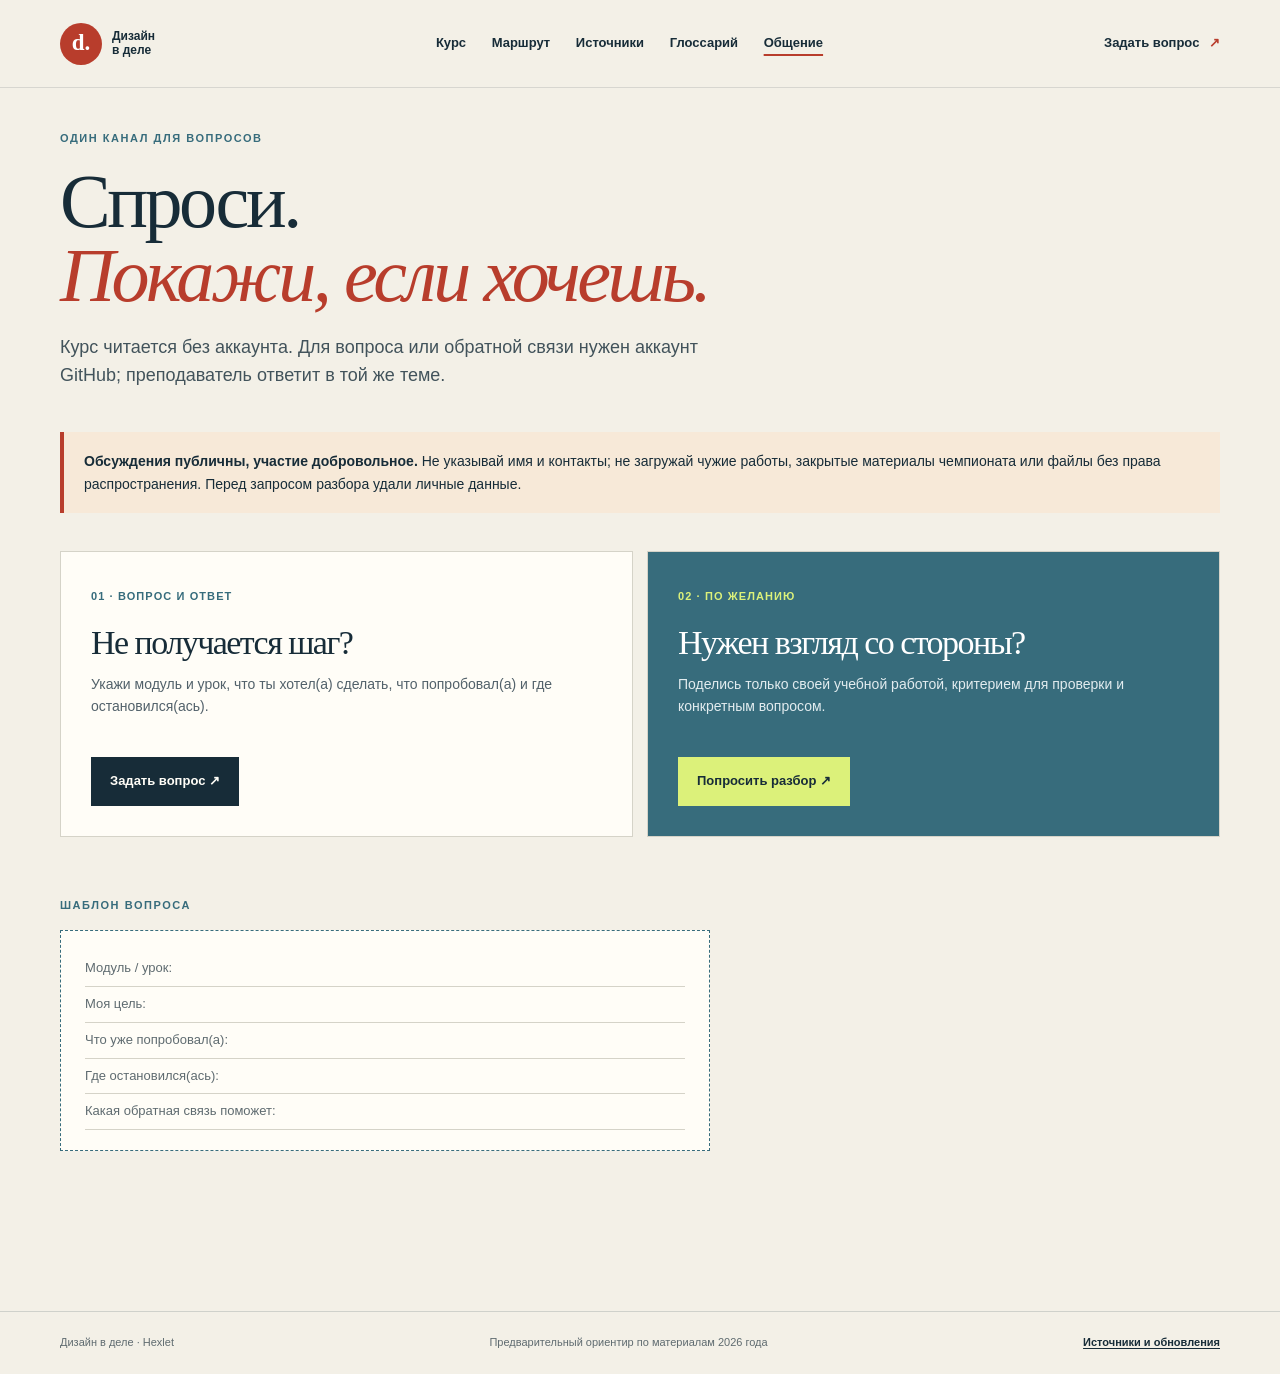
==== community.html @ becfefe1 "feat: publish reviewed WorldSkills graphic design learning resource" ====
<!doctype html><html lang="ru"><head><meta charset="utf-8"><meta name="viewport" content="width=device-width, initial-scale=1"><meta name="description" content="Интерактивный курс подготовки к WorldSkills Graphic Design Technology."><title>Общение и обратная связь — Дизайн в деле</title><link rel="stylesheet" href="assets/css/site.css"><script type="module" src="assets/js/site.js"></script></head><body data-page="community"><a class="skip-link" href="#main">Перейти к содержанию</a><header class="site-header"><a class="brand" href="index.html"><span class="brand-mark" aria-hidden="true">d.</span><span>Дизайн<br>в деле</span></a><nav class="site-nav" aria-label="Основная навигация"><a href="index.html">Курс</a><a href="timeline.html">Маршрут</a><a href="sources.html">Источники</a><a href="glossary.html">Глоссарий</a><a href="community.html" aria-current="page">Общение</a></nav><a class="header-link" href="community.html">Задать вопрос <span aria-hidden="true">↗</span></a></header><main id="main" class="container page-main"><div class="page-intro"><p class="eyebrow">Один канал для вопросов</p><h1>Спроси.<br><em>Покажи, если хочешь.</em></h1><p>Курс читается без аккаунта. Для вопроса или обратной связи нужен аккаунт GitHub; преподаватель ответит в той же теме.</p></div><aside class="notice notice-warning"><strong>Обсуждения публичны, участие добровольное.</strong> Не указывай имя и контакты; не загружай чужие работы, закрытые материалы чемпионата или файлы без права распространения. Перед запросом разбора удали личные данные.</aside><section class="community-cards"><article class="community-card"><span class="card-kicker">01 · Вопрос и ответ</span><h2>Не получается шаг?</h2><p>Укажи модуль и урок, что ты хотел(а) сделать, что попробовал(а) и где остановился(ась).</p><a class="button button-dark" href="https://github.com/vansmithph-dotcom/worldskills-graphic-design-2027/discussions/categories/52738597">Задать вопрос ↗</a></article><article class="community-card community-card-accent"><span class="card-kicker">02 · По желанию</span><h2>Нужен взгляд со стороны?</h2><p>Поделись только своей учебной работой, критерием для проверки и конкретным вопросом.</p><a class="button button-light" href="https://github.com/vansmithph-dotcom/worldskills-graphic-design-2027/discussions/categories/52738599">Попросить разбор ↗</a></article></section><section class="section compact-section"><p class="eyebrow">Шаблон вопроса</p><div class="question-template"><p>Модуль / урок:</p><p>Моя цель:</p><p>Что уже попробовал(а):</p><p>Где остановился(ась):</p><p>Какая обратная связь поможет:</p></div></section></main><footer class="site-footer"><div class="container footer-inner"><span>Дизайн в деле · Hexlet</span><span>Предварительный ориентир по материалам 2026 года</span><a href="sources.html">Источники и обновления</a></div></footer></body></html>
---- assets/css/site.css ----
:root{--ink:#172c38;--paper:#f3f0e7;--white:#fffdf7;--muted:#5f6b70;--line:#d5d3c8;--accent:#b83d2c;--lime:#dcf17a;--blue:#376c7c;--serif:Georgia,"Times New Roman",serif;--sans:Inter,"Segoe UI",Arial,sans-serif;--shadow:0 18px 50px rgba(23,44,56,.09)}*{box-sizing:border-box}html{scroll-behavior:smooth}body{margin:0;background:var(--paper);color:var(--ink);font-family:var(--sans);font-size:16px;line-height:1.6}a{color:inherit;text-underline-offset:.18em}a:hover{color:var(--accent)}button,input,select{font:inherit}.container{width:min(1160px,calc(100% - 48px));margin-inline:auto}.skip-link{position:absolute;left:16px;top:-70px;z-index:20;padding:12px 18px;background:var(--lime);color:var(--ink)}.skip-link:focus{top:16px}.site-header{min-height:88px;padding:16px max(24px,calc((100vw - 1160px)/2));display:flex;align-items:center;justify-content:space-between;gap:26px;border-bottom:1px solid rgba(23,44,56,.13)}.brand{display:flex;align-items:center;gap:10px;text-decoration:none;font-size:12px;font-weight:800;line-height:1.15}.brand-mark{display:grid;place-items:center;width:42px;height:42px;border-radius:50%;background:var(--accent);color:white;font-family:var(--serif);font-size:23px}.site-nav{display:flex;align-items:center;gap:clamp(14px,2vw,30px)}.site-nav a,.header-link{font-size:13px;font-weight:650;text-decoration:none}.site-nav a[aria-current=page]{text-decoration:underline;text-decoration-color:var(--accent);text-decoration-thickness:2px;text-underline-offset:7px}.header-link{border:0;background:none;white-space:nowrap}.header-link span{color:var(--accent);margin-left:6px}.hero{min-height:560px;padding-block:62px 70px;display:grid;grid-template-columns:1fr 1fr;align-items:center;gap:40px}.hero-copy{max-width:590px}.eyebrow{margin:0 0 16px;font-size:11px;font-weight:800;letter-spacing:.14em;text-transform:uppercase;color:var(--blue)}.dot{display:inline-block;width:8px;height:8px;border-radius:50%;margin-right:8px;background:var(--accent)}h1,h2{font-family:var(--serif);font-weight:500;letter-spacing:-.045em;line-height:.98}h1{font-size:clamp(44px,6.1vw,76px);margin:0 0 24px}h1 em,h2 em{color:var(--accent);font-weight:400}.hero-lede{max-width:520px;margin:0 0 28px;color:#3a4d56;font-size:18px}.hero-actions{display:flex;align-items:center;gap:25px;flex-wrap:wrap}.button{display:inline-flex;align-items:center;justify-content:center;gap:18px;padding:13px 18px;border:1px solid transparent;font-weight:750;font-size:13px;text-decoration:none;transition:transform .16s ease}.button-light{background:var(--lime);color:var(--ink)}.button-dark{background:var(--ink);color:var(--white)}.button:hover{transform:translateY(-1px);color:var(--ink);border-color:var(--ink)}.text-link{font-size:13px;font-weight:750;text-decoration:none}.hero-note{margin:34px 0 0;font-size:12px;color:var(--muted)}.hero-note strong{color:var(--ink)}.hero-art{position:relative;min-height:420px;overflow:hidden;background-color:#e6e2d7;background-image:linear-gradient(rgba(23,44,56,.08) 1px,transparent 1px),linear-gradient(90deg,rgba(23,44,56,.08) 1px,transparent 1px);background-size:44px 44px}.art-word{position:absolute;top:24px;left:30px;font:700 clamp(40px,5vw,58px) var(--serif);letter-spacing:-.06em}.art-side{position:absolute;right:18px;top:125px;writing-mode:vertical-rl;font-size:14px;letter-spacing:.11em}.art-card{position:absolute;left:12%;top:34%;width:41%;height:43%;padding:20px;background:var(--lime);box-shadow:var(--shadow);transform:rotate(-6deg);z-index:2;font-size:14px}.art-card b{display:block;margin-top:55px;font:clamp(27px,3vw,41px)/.98 var(--serif)}.art-disc{position:absolute;width:165px;height:165px;right:15%;top:31%;border-radius:50%;background:var(--accent);mix-blend-mode:multiply}.art-caption{position:absolute;bottom:14px;left:18px;font-size:8px;font-weight:800;letter-spacing:.12em}.provisional-strip{background:var(--lime)}.strip-inner{display:flex;align-items:center;gap:18px;min-height:82px}.strip-inner>span{display:grid;place-items:center;flex:0 0 34px;width:34px;height:34px;border:1px solid var(--ink);border-radius:50%}.strip-inner p{margin:0;flex:1;font-size:13px}.strip-inner a{font-size:12px;font-weight:800;white-space:nowrap}.section{padding-block:96px}.section-heading{display:grid;grid-template-columns:1fr .7fr;align-items:end;gap:50px;margin-bottom:38px}.section-heading h2,.feature-band h2,.next-step h2{font-size:clamp(38px,5vw,60px);margin:0}.section-intro{max-width:440px;margin:0 0 5px;color:var(--muted)}.module-grid{display:grid;grid-template-columns:repeat(3,1fr);gap:14px}.module-card{position:relative;min-height:215px;padding:22px;background:var(--white);border:1px solid rgba(23,44,56,.1);text-decoration:none;transition:transform .16s ease,box-shadow .16s ease}.module-card:hover{transform:translateY(-3px);box-shadow:var(--shadow);color:var(--ink)}.module-card-top{display:flex;justify-content:space-between;margin-bottom:30px}.module-index{font:17px var(--serif);color:var(--accent)}.module-hours{font-size:11px;font-weight:750;color:var(--muted)}.module-card-title{display:block;max-width:270px;margin-bottom:9px;font:24px/1.05 var(--serif)}.module-card-summary{display:block;color:var(--muted);font-size:13px;line-height:1.45}.module-card-arrow{position:absolute;right:19px;bottom:18px;color:var(--accent);font-size:19px}.dark-section{background:var(--ink);color:var(--white)}.dark-section .eyebrow,.dark-section h2 em{color:var(--lime)}.feature-band{display:grid;grid-template-columns:.85fr 1.15fr;gap:100px}.dark-section .eyebrow{color:var(--lime)}.dark-section h2 em{color:var(--lime)}.learning-steps{display:grid}.learning-steps article{display:grid;grid-template-columns:42px 1fr;column-gap:18px;padding:18px 0;border-top:1px solid rgba(255,255,255,.25)}.learning-steps article>span{grid-row:span 2;color:var(--lime);font:18px var(--serif)}.learning-steps h3{margin:0 0 5px;font-size:17px}.learning-steps p{margin:0;color:#c3ccd0;font-size:13px}.next-step{display:flex;justify-content:space-between;align-items:center;gap:40px}.next-step p:last-child{max-width:520px;margin:16px 0 0;color:var(--muted)}.site-footer{border-top:1px solid rgba(23,44,56,.16);padding:22px 0;color:var(--muted);font-size:11px}.footer-inner{display:flex;justify-content:space-between;align-items:center;gap:20px}.footer-inner a{color:var(--ink);font-weight:700}.page-main{min-height:70vh;padding-block:42px 100px}.breadcrumbs{display:flex;gap:10px;margin-bottom:35px;font-size:12px;color:var(--muted)}.breadcrumbs a{text-decoration:none;color:var(--ink)}.module-content>h1{max-width:850px;font-size:clamp(42px,6vw,72px)}.module-description{max-width:760px;font-size:19px;color:#3a4d56}.skill-chips{display:flex;flex-wrap:wrap;gap:8px;padding:0;list-style:none}.skill-chips li{padding:6px 10px;border:1px solid var(--line);border-radius:40px;font-size:11px}.lesson-list{display:grid;gap:20px;margin-top:46px}.lesson-card{padding:clamp(20px,4vw,42px);background:var(--white);border:1px solid var(--line)}.lesson-heading{padding-bottom:17px;border-bottom:1px solid var(--line)}.card-kicker{font-size:11px;font-weight:800;letter-spacing:.1em;text-transform:uppercase;color:var(--blue)}.lesson-heading h2{margin:10px 0 0;font-size:clamp(27px,4vw,38px)}.lesson-part{max-width:790px;margin-top:25px}.lesson-part h4{margin-bottom:7px;font-size:13px}.lesson-part p,.lesson-part li{font-size:14px;color:#42535b}.lesson-part ul{padding-left:20px}.worked-example{display:grid;grid-template-columns:minmax(180px,.55fr) 1fr;gap:5px 25px}.worked-example h4{grid-column:1/-1}.worked-example img{grid-row:span 2;width:100%;height:auto;border:1px solid var(--line)}.page-intro{max-width:730px;margin-bottom:42px}.page-intro h1{font-size:clamp(44px,6.5vw,76px);margin-bottom:20px}.page-intro>p:last-child{max-width:650px;margin-bottom:0;color:#42535b;font-size:18px}.notice{margin:24px 0;padding:18px 20px;border-left:4px solid var(--blue);background:#e6ebdf;font-size:14px}.notice-warning{border-color:var(--accent);background:#f7e9d8}.source-list{display:grid;gap:36px;margin-top:48px}.source-group h2{font-size:30px;margin-bottom:14px}.source-card{display:grid;gap:8px;margin:10px 0;padding:18px 20px;background:var(--white);border:1px solid var(--line)}.source-head{display:flex;justify-content:space-between;gap:20px}.source-head h3{margin:0;font:21px/1.2 var(--serif)}.source-card p{max-width:850px;margin:0;font-size:13px}.source-meta{color:var(--muted)}.status-badge{padding:4px 8px;border-radius:30px;background:#e6ebdf;font-size:10px;font-weight:800}.status-check .status-badge{background:#f7e9d8;color:#762f1f}.status-replaced .status-badge{background:#e9e7e0;color:#666}.source-card>a{font-size:12px;font-weight:750}.glossary-list{display:grid;grid-template-columns:repeat(2,1fr);gap:10px;margin-top:30px}.glossary-entry{padding:20px;background:var(--white);border:1px solid var(--line)}.glossary-entry h2{margin:0 0 3px;font-size:23px}.glossary-entry p{margin:0;font-size:13px;color:#42535b}.glossary-entry .translation{margin-bottom:9px;color:var(--accent);font-weight:750}.search-label{display:grid;gap:8px;max-width:540px;font-size:12px;font-weight:800}.search-label input,.search-label select{width:100%;min-height:46px;padding:10px 13px;border:1px solid var(--line);background:var(--white);color:var(--ink)}.community-cards{display:grid;grid-template-columns:repeat(2,1fr);gap:14px;margin-top:38px}.community-card{padding:30px;background:var(--white);border:1px solid var(--line)}.community-card-accent{background:var(--blue);color:white}.community-card-accent .card-kicker{color:var(--lime)}.community-card h2{font-size:34px;margin:18px 0 12px}.community-card p{min-height:70px;font-size:14px;color:#52616a}.community-card-accent p{color:#e2ecef}.compact-section{padding-block:60px}.question-template{max-width:650px;padding:20px 24px;background:var(--white);border:1px dashed var(--blue)}.question-template p{margin:0;padding:7px 0;border-bottom:1px solid var(--line);font-size:13px;color:var(--muted)}.timeline-summary{display:grid;grid-template-columns:repeat(3,1fr);gap:1px;margin:38px 0 26px;background:var(--line);border:1px solid var(--line)}.timeline-summary div{display:flex;flex-direction:column;padding:20px;background:var(--white)}.timeline-summary strong{font:36px/1 var(--serif)}.timeline-summary span{font-size:11px;color:var(--muted)}.timeline-list{border-top:1px solid var(--line)}.timeline-card{display:grid;grid-template-columns:50px 1fr minmax(150px,.36fr);gap:18px;padding:30px 0;border-bottom:1px solid var(--line)}.timeline-number{color:var(--accent);font:21px var(--serif)}.timeline-body .eyebrow{margin-bottom:8px}.timeline-body h2{font:720 20px/1.3 var(--sans);letter-spacing:-.02em;margin-bottom:12px}.checkpoint{color:var(--muted);font-size:13px}.checkpoint strong{color:var(--ink)}.timeline-hours{display:flex;flex-direction:column;align-items:flex-end;text-align:right}.timeline-hours strong{font:26px var(--serif)}.timeline-hours span{font-size:11px;color:var(--muted)}.adaptation-panel{margin-top:65px;padding:clamp(22px,4vw,42px);background:var(--ink);color:var(--white)}.adaptation-panel>.eyebrow{color:var(--lime)}.adaptation-panel h2{font-size:clamp(34px,5vw,52px)}.adaptation-panel>p:not(.eyebrow){max-width:750px;color:#c3ccd0}.adaptation-step{display:grid;grid-template-columns:180px 1fr;gap:18px;border-top:1px solid rgba(255,255,255,.2);padding:16px 0}.adaptation-step h3{margin:0;color:var(--lime);font-size:14px}.adaptation-step p{margin:0;font-size:13px;color:#d2dade}.print-brief{margin-top:24px;padding:20px 0;border-top:1px solid var(--line);break-inside:avoid}.print-brief h3{font:24px var(--serif)}.print-only{display:none}.focus-visible:focus,a:focus-visible,button:focus-visible,input:focus-visible,select:focus-visible{outline:3px solid var(--accent);outline-offset:3px}
@media(max-width:850px){.site-header{flex-wrap:wrap;padding:14px 24px}.site-nav{order:3;width:100%;overflow-x:auto;padding:8px 0 2px}.site-nav a{white-space:nowrap}.hero{grid-template-columns:1fr;padding-block:48px;gap:36px}.hero-art{min-height:360px}.section-heading{grid-template-columns:1fr;gap:20px}.feature-band{grid-template-columns:1fr;gap:42px}.module-grid{grid-template-columns:repeat(2,1fr)}.timeline-card{grid-template-columns:42px 1fr}.timeline-hours{grid-column:2;align-items:flex-start;text-align:left}}
@media(max-width:560px){.container{width:calc(100% - 32px)}.site-header{padding-inline:16px;gap:14px}.brand{font-size:10px}.brand-mark{width:36px;height:36px}.header-link{font-size:11px}.site-nav{gap:19px}.site-nav a{font-size:12px}.hero{min-height:0;padding-block:42px}.hero-lede{font-size:16px}.hero-art{min-height:300px}.art-card{left:8%;width:48%;height:44%;padding:14px}.art-card b{margin-top:34px}.art-disc{width:125px;height:125px;right:8%}.strip-inner{padding-block:15px;align-items:flex-start}.strip-inner p{font-size:12px}.strip-inner a{display:none}.section{padding-block:68px}.module-grid,.glossary-list,.community-cards{grid-template-columns:1fr}.module-card{min-height:180px}.module-card-top{margin-bottom:18px}.next-step{align-items:flex-start;flex-direction:column}.page-main{padding-top:28px}.page-intro>p:last-child{font-size:16px}.community-card p{min-height:0;margin-bottom:24px}.timeline-summary{grid-template-columns:1fr}.timeline-summary div{padding:14px 18px}.timeline-summary strong{font-size:28px}.timeline-card{grid-template-columns:30px 1fr;gap:10px;padding:22px 0}.timeline-body h2{font-size:17px}.adaptation-step{grid-template-columns:1fr;gap:5px}.worked-example{grid-template-columns:1fr}.worked-example img{grid-row:auto;max-width:480px}.footer-inner{display:grid;grid-template-columns:1fr 1fr;gap:10px}.footer-inner a{grid-column:1/-1}.source-head{display:block}.status-badge{display:inline-block;margin-top:8px}}
@media print{body{background:white;color:#111;font-size:11pt}.site-header,.site-footer,.skip-link,.search-label,.button{display:none!important}.container,.page-main{width:100%;max-width:none;padding:0;margin:0}.page-intro{margin:0 0 20px}.page-intro h1{font-size:30pt}.notice{border:1px solid #999;background:white;padding:10px}.print-only{display:block;margin-top:25px;border-top:1px solid #777;padding-top:10px;font-size:9pt}}
@media(prefers-reduced-motion:reduce){html{scroll-behavior:auto}*,*::before,*::after{transition-duration:.01ms!important;animation-duration:.01ms!important}}
.quiz-block{margin-top:28px;border-top:1px solid var(--line);padding-top:17px}.quiz-block summary{font-weight:800;cursor:pointer}.quiz-question{max-width:760px;padding:18px 0;border-bottom:1px solid var(--line)}.quiz-question fieldset{border:0;padding:0;margin:0}.quiz-question legend{margin-bottom:12px;font-weight:700}.quiz-option{display:flex;align-items:flex-start;gap:10px;padding:8px 10px;margin:5px 0;background:var(--paper);font-size:13px;cursor:pointer}.quiz-option input{margin-top:4px;accent-color:var(--blue)}.quiz-check{margin-top:10px;cursor:pointer}.quiz-feedback{min-height:1.6em;margin:10px 0 0;font-size:13px;color:var(--blue)}

.course-time-note{max-width:760px;margin:16px 0 22px;padding:12px 16px;border-left:4px solid var(--blue);background:#e6ebdf;font-size:13px;color:var(--ink)}
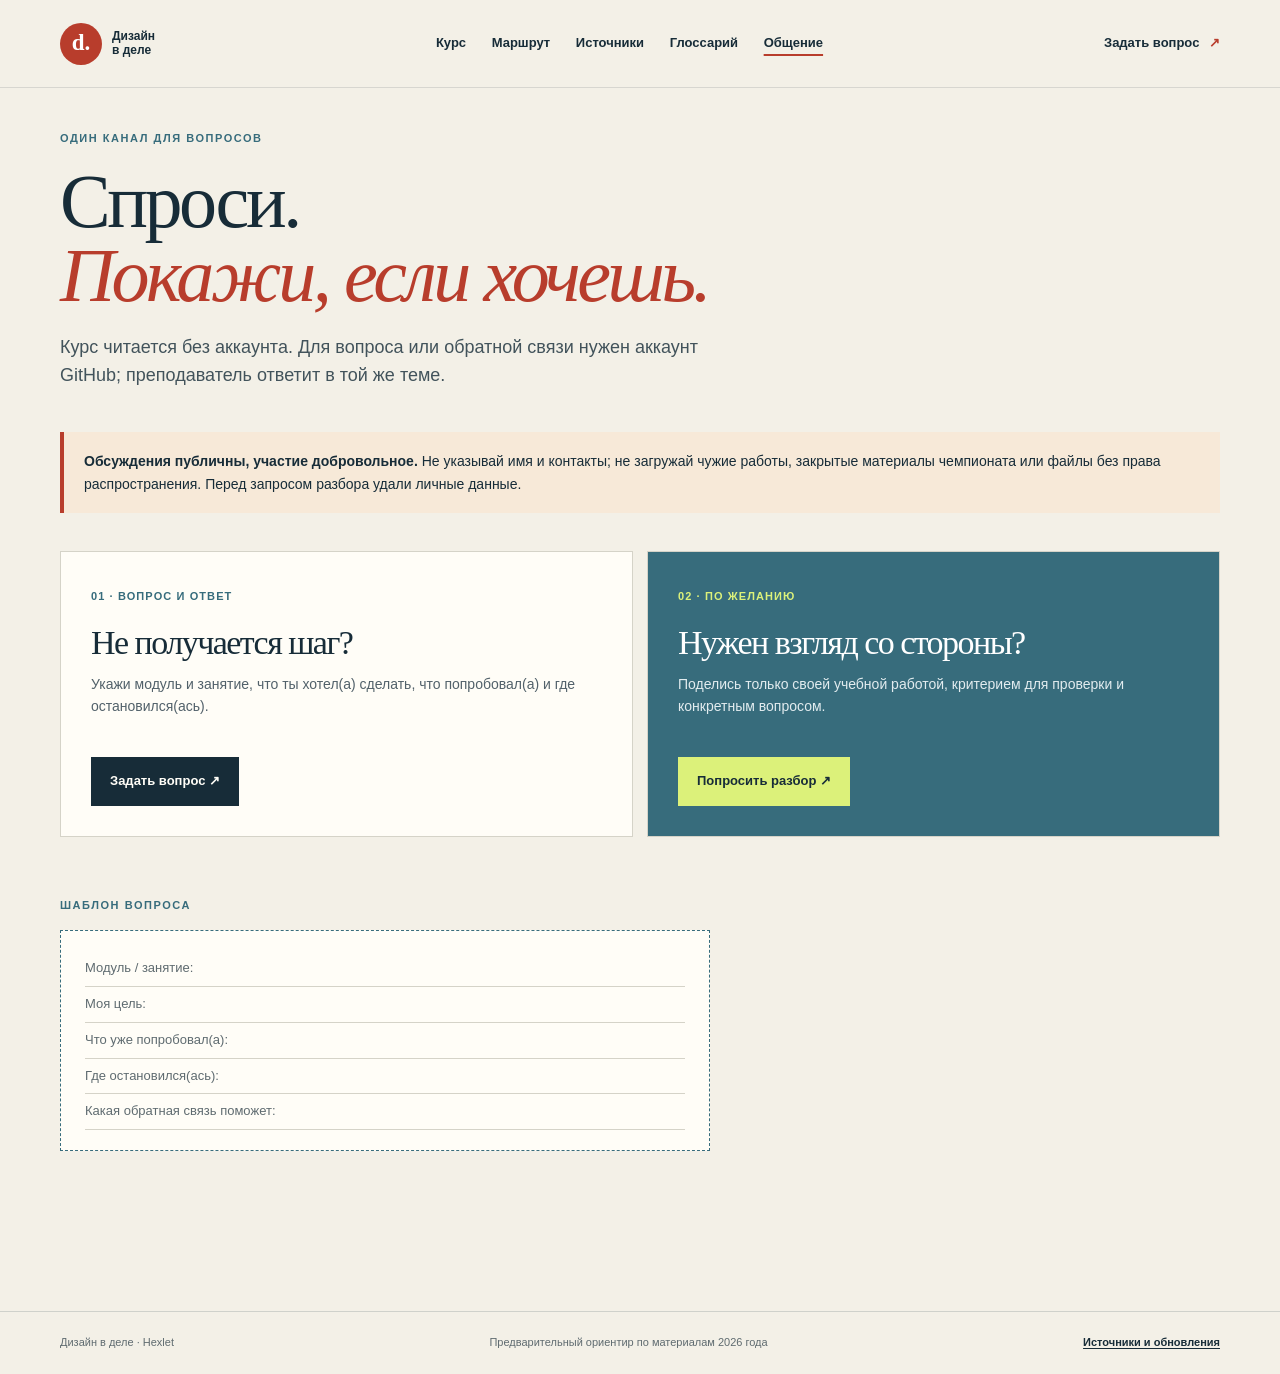
==== commit 45199722: "feat: build illustrated design training resource" ====
--- a/community.html
+++ b/community.html
@@ -1 +1 @@
-<!doctype html><html lang="ru"><head><meta charset="utf-8"><meta name="viewport" content="width=device-width, initial-scale=1"><meta name="description" content="Интерактивный курс подготовки к WorldSkills Graphic Design Technology."><title>Общение и обратная связь — Дизайн в деле</title><link rel="stylesheet" href="assets/css/site.css"><script type="module" src="assets/js/site.js"></script></head><body data-page="community"><a class="skip-link" href="#main">Перейти к содержанию</a><header class="site-header"><a class="brand" href="index.html"><span class="brand-mark" aria-hidden="true">d.</span><span>Дизайн<br>в деле</span></a><nav class="site-nav" aria-label="Основная навигация"><a href="index.html">Курс</a><a href="timeline.html">Маршрут</a><a href="sources.html">Источники</a><a href="glossary.html">Глоссарий</a><a href="community.html" aria-current="page">Общение</a></nav><a class="header-link" href="community.html">Задать вопрос <span aria-hidden="true">↗</span></a></header><main id="main" class="container page-main"><div class="page-intro"><p class="eyebrow">Один канал для вопросов</p><h1>Спроси.<br><em>Покажи, если хочешь.</em></h1><p>Курс читается без аккаунта. Для вопроса или обратной связи нужен аккаунт GitHub; преподаватель ответит в той же теме.</p></div><aside class="notice notice-warning"><strong>Обсуждения публичны, участие добровольное.</strong> Не указывай имя и контакты; не загружай чужие работы, закрытые материалы чемпионата или файлы без права распространения. Перед запросом разбора удали личные данные.</aside><section class="community-cards"><article class="community-card"><span class="card-kicker">01 · Вопрос и ответ</span><h2>Не получается шаг?</h2><p>Укажи модуль и урок, что ты хотел(а) сделать, что попробовал(а) и где остановился(ась).</p><a class="button button-dark" href="https://github.com/vansmithph-dotcom/worldskills-graphic-design-2027/discussions/categories/52738597">Задать вопрос ↗</a></article><article class="community-card community-card-accent"><span class="card-kicker">02 · По желанию</span><h2>Нужен взгляд со стороны?</h2><p>Поделись только своей учебной работой, критерием для проверки и конкретным вопросом.</p><a class="button button-light" href="https://github.com/vansmithph-dotcom/worldskills-graphic-design-2027/discussions/categories/52738599">Попросить разбор ↗</a></article></section><section class="section compact-section"><p class="eyebrow">Шаблон вопроса</p><div class="question-template"><p>Модуль / урок:</p><p>Моя цель:</p><p>Что уже попробовал(а):</p><p>Где остановился(ась):</p><p>Какая обратная связь поможет:</p></div></section></main><footer class="site-footer"><div class="container footer-inner"><span>Дизайн в деле · Hexlet</span><span>Предварительный ориентир по материалам 2026 года</span><a href="sources.html">Источники и обновления</a></div></footer></body></html>+<!doctype html><html lang="ru"><head><meta charset="utf-8"><meta name="viewport" content="width=device-width, initial-scale=1"><meta name="description" content="Интерактивный курс подготовки к WorldSkills Graphic Design Technology."><title>Общение и обратная связь — Дизайн в деле</title><link rel="stylesheet" href="assets/css/site.css"><script type="module" src="assets/js/site.js"></script></head><body data-page="community"><a class="skip-link" href="#main">Перейти к содержанию</a><header class="site-header"><a class="brand" href="index.html"><span class="brand-mark" aria-hidden="true">d.</span><span>Дизайн<br>в деле</span></a><nav class="site-nav" aria-label="Основная навигация"><a href="index.html">Курс</a><a href="timeline.html">Маршрут</a><a href="sources.html">Источники</a><a href="glossary.html">Глоссарий</a><a href="community.html" aria-current="page">Общение</a></nav><a class="header-link" href="community.html">Задать вопрос <span aria-hidden="true">↗</span></a></header><main id="main" class="container page-main"><div class="page-intro"><p class="eyebrow">Один канал для вопросов</p><h1>Спроси.<br><em>Покажи, если хочешь.</em></h1><p>Курс читается без аккаунта. Для вопроса или обратной связи нужен аккаунт GitHub; преподаватель ответит в той же теме.</p></div><aside class="notice notice-warning"><strong>Обсуждения публичны, участие добровольное.</strong> Не указывай имя и контакты; не загружай чужие работы, закрытые материалы чемпионата или файлы без права распространения. Перед запросом разбора удали личные данные.</aside><section class="community-cards"><article class="community-card"><span class="card-kicker">01 · Вопрос и ответ</span><h2>Не получается шаг?</h2><p>Укажи модуль и занятие, что ты хотел(а) сделать, что попробовал(а) и где остановился(ась).</p><a class="button button-dark" href="https://github.com/vansmithph-dotcom/worldskills-graphic-design-2027/discussions/categories/52738597">Задать вопрос ↗</a></article><article class="community-card community-card-accent"><span class="card-kicker">02 · По желанию</span><h2>Нужен взгляд со стороны?</h2><p>Поделись только своей учебной работой, критерием для проверки и конкретным вопросом.</p><a class="button button-light" href="https://github.com/vansmithph-dotcom/worldskills-graphic-design-2027/discussions/categories/52738599">Попросить разбор ↗</a></article></section><section class="section compact-section"><p class="eyebrow">Шаблон вопроса</p><div class="question-template"><p>Модуль / занятие:</p><p>Моя цель:</p><p>Что уже попробовал(а):</p><p>Где остановился(ась):</p><p>Какая обратная связь поможет:</p></div></section></main><footer class="site-footer"><div class="container footer-inner"><span>Дизайн в деле · Hexlet</span><span>Предварительный ориентир по материалам 2026 года</span><a href="sources.html">Источники и обновления</a></div></footer></body></html>
--- a/assets/css/site.css
+++ b/assets/css/site.css
@@ -1,8 +1,23 @@
-:root{--ink:#172c38;--paper:#f3f0e7;--white:#fffdf7;--muted:#5f6b70;--line:#d5d3c8;--accent:#b83d2c;--lime:#dcf17a;--blue:#376c7c;--serif:Georgia,"Times New Roman",serif;--sans:Inter,"Segoe UI",Arial,sans-serif;--shadow:0 18px 50px rgba(23,44,56,.09)}*{box-sizing:border-box}html{scroll-behavior:smooth}body{margin:0;background:var(--paper);color:var(--ink);font-family:var(--sans);font-size:16px;line-height:1.6}a{color:inherit;text-underline-offset:.18em}a:hover{color:var(--accent)}button,input,select{font:inherit}.container{width:min(1160px,calc(100% - 48px));margin-inline:auto}.skip-link{position:absolute;left:16px;top:-70px;z-index:20;padding:12px 18px;background:var(--lime);color:var(--ink)}.skip-link:focus{top:16px}.site-header{min-height:88px;padding:16px max(24px,calc((100vw - 1160px)/2));display:flex;align-items:center;justify-content:space-between;gap:26px;border-bottom:1px solid rgba(23,44,56,.13)}.brand{display:flex;align-items:center;gap:10px;text-decoration:none;font-size:12px;font-weight:800;line-height:1.15}.brand-mark{display:grid;place-items:center;width:42px;height:42px;border-radius:50%;background:var(--accent);color:white;font-family:var(--serif);font-size:23px}.site-nav{display:flex;align-items:center;gap:clamp(14px,2vw,30px)}.site-nav a,.header-link{font-size:13px;font-weight:650;text-decoration:none}.site-nav a[aria-current=page]{text-decoration:underline;text-decoration-color:var(--accent);text-decoration-thickness:2px;text-underline-offset:7px}.header-link{border:0;background:none;white-space:nowrap}.header-link span{color:var(--accent);margin-left:6px}.hero{min-height:560px;padding-block:62px 70px;display:grid;grid-template-columns:1fr 1fr;align-items:center;gap:40px}.hero-copy{max-width:590px}.eyebrow{margin:0 0 16px;font-size:11px;font-weight:800;letter-spacing:.14em;text-transform:uppercase;color:var(--blue)}.dot{display:inline-block;width:8px;height:8px;border-radius:50%;margin-right:8px;background:var(--accent)}h1,h2{font-family:var(--serif);font-weight:500;letter-spacing:-.045em;line-height:.98}h1{font-size:clamp(44px,6.1vw,76px);margin:0 0 24px}h1 em,h2 em{color:var(--accent);font-weight:400}.hero-lede{max-width:520px;margin:0 0 28px;color:#3a4d56;font-size:18px}.hero-actions{display:flex;align-items:center;gap:25px;flex-wrap:wrap}.button{display:inline-flex;align-items:center;justify-content:center;gap:18px;padding:13px 18px;border:1px solid transparent;font-weight:750;font-size:13px;text-decoration:none;transition:transform .16s ease}.button-light{background:var(--lime);color:var(--ink)}.button-dark{background:var(--ink);color:var(--white)}.button:hover{transform:translateY(-1px);color:var(--ink);border-color:var(--ink)}.text-link{font-size:13px;font-weight:750;text-decoration:none}.hero-note{margin:34px 0 0;font-size:12px;color:var(--muted)}.hero-note strong{color:var(--ink)}.hero-art{position:relative;min-height:420px;overflow:hidden;background-color:#e6e2d7;background-image:linear-gradient(rgba(23,44,56,.08) 1px,transparent 1px),linear-gradient(90deg,rgba(23,44,56,.08) 1px,transparent 1px);background-size:44px 44px}.art-word{position:absolute;top:24px;left:30px;font:700 clamp(40px,5vw,58px) var(--serif);letter-spacing:-.06em}.art-side{position:absolute;right:18px;top:125px;writing-mode:vertical-rl;font-size:14px;letter-spacing:.11em}.art-card{position:absolute;left:12%;top:34%;width:41%;height:43%;padding:20px;background:var(--lime);box-shadow:var(--shadow);transform:rotate(-6deg);z-index:2;font-size:14px}.art-card b{display:block;margin-top:55px;font:clamp(27px,3vw,41px)/.98 var(--serif)}.art-disc{position:absolute;width:165px;height:165px;right:15%;top:31%;border-radius:50%;background:var(--accent);mix-blend-mode:multiply}.art-caption{position:absolute;bottom:14px;left:18px;font-size:8px;font-weight:800;letter-spacing:.12em}.provisional-strip{background:var(--lime)}.strip-inner{display:flex;align-items:center;gap:18px;min-height:82px}.strip-inner>span{display:grid;place-items:center;flex:0 0 34px;width:34px;height:34px;border:1px solid var(--ink);border-radius:50%}.strip-inner p{margin:0;flex:1;font-size:13px}.strip-inner a{font-size:12px;font-weight:800;white-space:nowrap}.section{padding-block:96px}.section-heading{display:grid;grid-template-columns:1fr .7fr;align-items:end;gap:50px;margin-bottom:38px}.section-heading h2,.feature-band h2,.next-step h2{font-size:clamp(38px,5vw,60px);margin:0}.section-intro{max-width:440px;margin:0 0 5px;color:var(--muted)}.module-grid{display:grid;grid-template-columns:repeat(3,1fr);gap:14px}.module-card{position:relative;min-height:215px;padding:22px;background:var(--white);border:1px solid rgba(23,44,56,.1);text-decoration:none;transition:transform .16s ease,box-shadow .16s ease}.module-card:hover{transform:translateY(-3px);box-shadow:var(--shadow);color:var(--ink)}.module-card-top{display:flex;justify-content:space-between;margin-bottom:30px}.module-index{font:17px var(--serif);color:var(--accent)}.module-hours{font-size:11px;font-weight:750;color:var(--muted)}.module-card-title{display:block;max-width:270px;margin-bottom:9px;font:24px/1.05 var(--serif)}.module-card-summary{display:block;color:var(--muted);font-size:13px;line-height:1.45}.module-card-arrow{position:absolute;right:19px;bottom:18px;color:var(--accent);font-size:19px}.dark-section{background:var(--ink);color:var(--white)}.dark-section .eyebrow,.dark-section h2 em{color:var(--lime)}.feature-band{display:grid;grid-template-columns:.85fr 1.15fr;gap:100px}.dark-section .eyebrow{color:var(--lime)}.dark-section h2 em{color:var(--lime)}.learning-steps{display:grid}.learning-steps article{display:grid;grid-template-columns:42px 1fr;column-gap:18px;padding:18px 0;border-top:1px solid rgba(255,255,255,.25)}.learning-steps article>span{grid-row:span 2;color:var(--lime);font:18px var(--serif)}.learning-steps h3{margin:0 0 5px;font-size:17px}.learning-steps p{margin:0;color:#c3ccd0;font-size:13px}.next-step{display:flex;justify-content:space-between;align-items:center;gap:40px}.next-step p:last-child{max-width:520px;margin:16px 0 0;color:var(--muted)}.site-footer{border-top:1px solid rgba(23,44,56,.16);padding:22px 0;color:var(--muted);font-size:11px}.footer-inner{display:flex;justify-content:space-between;align-items:center;gap:20px}.footer-inner a{color:var(--ink);font-weight:700}.page-main{min-height:70vh;padding-block:42px 100px}.breadcrumbs{display:flex;gap:10px;margin-bottom:35px;font-size:12px;color:var(--muted)}.breadcrumbs a{text-decoration:none;color:var(--ink)}.module-content>h1{max-width:850px;font-size:clamp(42px,6vw,72px)}.module-description{max-width:760px;font-size:19px;color:#3a4d56}.skill-chips{display:flex;flex-wrap:wrap;gap:8px;padding:0;list-style:none}.skill-chips li{padding:6px 10px;border:1px solid var(--line);border-radius:40px;font-size:11px}.lesson-list{display:grid;gap:20px;margin-top:46px}.lesson-card{padding:clamp(20px,4vw,42px);background:var(--white);border:1px solid var(--line)}.lesson-heading{padding-bottom:17px;border-bottom:1px solid var(--line)}.card-kicker{font-size:11px;font-weight:800;letter-spacing:.1em;text-transform:uppercase;color:var(--blue)}.lesson-heading h2{margin:10px 0 0;font-size:clamp(27px,4vw,38px)}.lesson-part{max-width:790px;margin-top:25px}.lesson-part h4{margin-bottom:7px;font-size:13px}.lesson-part p,.lesson-part li{font-size:14px;color:#42535b}.lesson-part ul{padding-left:20px}.worked-example{display:grid;grid-template-columns:minmax(180px,.55fr) 1fr;gap:5px 25px}.worked-example h4{grid-column:1/-1}.worked-example img{grid-row:span 2;width:100%;height:auto;border:1px solid var(--line)}.page-intro{max-width:730px;margin-bottom:42px}.page-intro h1{font-size:clamp(44px,6.5vw,76px);margin-bottom:20px}.page-intro>p:last-child{max-width:650px;margin-bottom:0;color:#42535b;font-size:18px}.notice{margin:24px 0;padding:18px 20px;border-left:4px solid var(--blue);background:#e6ebdf;font-size:14px}.notice-warning{border-color:var(--accent);background:#f7e9d8}.source-list{display:grid;gap:36px;margin-top:48px}.source-group h2{font-size:30px;margin-bottom:14px}.source-card{display:grid;gap:8px;margin:10px 0;padding:18px 20px;background:var(--white);border:1px solid var(--line)}.source-head{display:flex;justify-content:space-between;gap:20px}.source-head h3{margin:0;font:21px/1.2 var(--serif)}.source-card p{max-width:850px;margin:0;font-size:13px}.source-meta{color:var(--muted)}.status-badge{padding:4px 8px;border-radius:30px;background:#e6ebdf;font-size:10px;font-weight:800}.status-check .status-badge{background:#f7e9d8;color:#762f1f}.status-replaced .status-badge{background:#e9e7e0;color:#666}.source-card>a{font-size:12px;font-weight:750}.glossary-list{display:grid;grid-template-columns:repeat(2,1fr);gap:10px;margin-top:30px}.glossary-entry{padding:20px;background:var(--white);border:1px solid var(--line)}.glossary-entry h2{margin:0 0 3px;font-size:23px}.glossary-entry p{margin:0;font-size:13px;color:#42535b}.glossary-entry .translation{margin-bottom:9px;color:var(--accent);font-weight:750}.search-label{display:grid;gap:8px;max-width:540px;font-size:12px;font-weight:800}.search-label input,.search-label select{width:100%;min-height:46px;padding:10px 13px;border:1px solid var(--line);background:var(--white);color:var(--ink)}.community-cards{display:grid;grid-template-columns:repeat(2,1fr);gap:14px;margin-top:38px}.community-card{padding:30px;background:var(--white);border:1px solid var(--line)}.community-card-accent{background:var(--blue);color:white}.community-card-accent .card-kicker{color:var(--lime)}.community-card h2{font-size:34px;margin:18px 0 12px}.community-card p{min-height:70px;font-size:14px;color:#52616a}.community-card-accent p{color:#e2ecef}.compact-section{padding-block:60px}.question-template{max-width:650px;padding:20px 24px;background:var(--white);border:1px dashed var(--blue)}.question-template p{margin:0;padding:7px 0;border-bottom:1px solid var(--line);font-size:13px;color:var(--muted)}.timeline-summary{display:grid;grid-template-columns:repeat(3,1fr);gap:1px;margin:38px 0 26px;background:var(--line);border:1px solid var(--line)}.timeline-summary div{display:flex;flex-direction:column;padding:20px;background:var(--white)}.timeline-summary strong{font:36px/1 var(--serif)}.timeline-summary span{font-size:11px;color:var(--muted)}.timeline-list{border-top:1px solid var(--line)}.timeline-card{display:grid;grid-template-columns:50px 1fr minmax(150px,.36fr);gap:18px;padding:30px 0;border-bottom:1px solid var(--line)}.timeline-number{color:var(--accent);font:21px var(--serif)}.timeline-body .eyebrow{margin-bottom:8px}.timeline-body h2{font:720 20px/1.3 var(--sans);letter-spacing:-.02em;margin-bottom:12px}.checkpoint{color:var(--muted);font-size:13px}.checkpoint strong{color:var(--ink)}.timeline-hours{display:flex;flex-direction:column;align-items:flex-end;text-align:right}.timeline-hours strong{font:26px var(--serif)}.timeline-hours span{font-size:11px;color:var(--muted)}.adaptation-panel{margin-top:65px;padding:clamp(22px,4vw,42px);background:var(--ink);color:var(--white)}.adaptation-panel>.eyebrow{color:var(--lime)}.adaptation-panel h2{font-size:clamp(34px,5vw,52px)}.adaptation-panel>p:not(.eyebrow){max-width:750px;color:#c3ccd0}.adaptation-step{display:grid;grid-template-columns:180px 1fr;gap:18px;border-top:1px solid rgba(255,255,255,.2);padding:16px 0}.adaptation-step h3{margin:0;color:var(--lime);font-size:14px}.adaptation-step p{margin:0;font-size:13px;color:#d2dade}.print-brief{margin-top:24px;padding:20px 0;border-top:1px solid var(--line);break-inside:avoid}.print-brief h3{font:24px var(--serif)}.print-only{display:none}.focus-visible:focus,a:focus-visible,button:focus-visible,input:focus-visible,select:focus-visible{outline:3px solid var(--accent);outline-offset:3px}
+:root{--ink:#172c38;--paper:#f3f0e7;--white:#fffdf7;--muted:#5f6b70;--line:#d5d3c8;--accent:#b83d2c;--lime:#dcf17a;--blue:#376c7c;--serif:Georgia,"Times New Roman",serif;--sans:Inter,"Segoe UI",Arial,sans-serif;--shadow:0 18px 50px rgba(23,44,56,.09)}*{box-sizing:border-box}html{scroll-behavior:smooth}body{margin:0;background:var(--paper);color:var(--ink);font-family:var(--sans);font-size:16px;line-height:1.6}a{color:inherit;text-underline-offset:.18em}a:hover{color:var(--accent)}button,input,select{font:inherit}.container{width:min(1160px,calc(100% - 48px));margin-inline:auto}.skip-link{position:absolute;left:16px;top:-70px;z-index:20;padding:12px 18px;background:var(--lime);color:var(--ink)}.skip-link:focus{top:16px}.site-header{min-height:88px;padding:16px max(24px,calc((100vw - 1160px)/2));display:flex;align-items:center;justify-content:space-between;gap:26px;border-bottom:1px solid rgba(23,44,56,.13)}.brand{display:flex;align-items:center;gap:10px;text-decoration:none;font-size:12px;font-weight:800;line-height:1.15}.brand-mark{display:grid;place-items:center;width:42px;height:42px;border-radius:50%;background:var(--accent);color:white;font-family:var(--serif);font-size:23px}.site-nav{display:flex;align-items:center;gap:clamp(14px,2vw,30px)}.site-nav a,.header-link{font-size:13px;font-weight:650;text-decoration:none}.site-nav a[aria-current=page]{text-decoration:underline;text-decoration-color:var(--accent);text-decoration-thickness:2px;text-underline-offset:7px}.header-link{border:0;background:none;white-space:nowrap}.header-link span{color:var(--accent);margin-left:6px}.hero{min-height:560px;padding-block:62px 70px;display:grid;grid-template-columns:1fr 1fr;align-items:center;gap:40px}.hero-copy{max-width:590px}.eyebrow{margin:0 0 16px;font-size:11px;font-weight:800;letter-spacing:.14em;text-transform:uppercase;color:var(--blue)}.dot{display:inline-block;width:8px;height:8px;border-radius:50%;margin-right:8px;background:var(--accent)}h1,h2{font-family:var(--serif);font-weight:500;letter-spacing:-.045em;line-height:.98}h1{font-size:clamp(44px,6.1vw,76px);margin:0 0 24px}h1 em,h2 em{color:var(--accent);font-weight:400}.hero-lede{max-width:520px;margin:0 0 28px;color:#3a4d56;font-size:18px}.hero-actions{display:flex;align-items:center;gap:25px;flex-wrap:wrap}.button{display:inline-flex;align-items:center;justify-content:center;gap:18px;padding:13px 18px;border:1px solid transparent;font-weight:750;font-size:13px;text-decoration:none;transition:transform .16s ease}.button-light{background:var(--lime);color:var(--ink)}.button-dark{background:var(--ink);color:var(--white)}.button:hover{transform:translateY(-1px);color:var(--ink);border-color:var(--ink)}.text-link{font-size:13px;font-weight:750;text-decoration:none}.hero-note{margin:34px 0 0;font-size:12px;color:var(--muted)}.hero-note strong{color:var(--ink)}.hero-art{position:relative;min-height:420px;overflow:hidden;background-color:#e6e2d7;background-image:linear-gradient(rgba(23,44,56,.08) 1px,transparent 1px),linear-gradient(90deg,rgba(23,44,56,.08) 1px,transparent 1px);background-size:44px 44px}.art-word{position:absolute;top:24px;left:30px;font:700 clamp(40px,5vw,58px) var(--serif);letter-spacing:-.06em}.art-side{position:absolute;right:18px;top:125px;writing-mode:vertical-rl;font-size:14px;letter-spacing:.11em}.art-card{position:absolute;left:12%;top:34%;width:41%;height:43%;padding:20px;background:var(--lime);box-shadow:var(--shadow);transform:rotate(-6deg);z-index:2;font-size:14px}.art-card b{display:block;margin-top:55px;font:clamp(27px,3vw,41px)/.98 var(--serif)}.art-disc{position:absolute;width:165px;height:165px;right:15%;top:31%;border-radius:50%;background:var(--accent);mix-blend-mode:multiply}.art-caption{position:absolute;bottom:14px;left:18px;font-size:8px;font-weight:800;letter-spacing:.12em}.provisional-strip{background:var(--lime)}.strip-inner{display:flex;align-items:center;gap:18px;min-height:82px}.strip-inner>span{display:grid;place-items:center;flex:0 0 34px;width:34px;height:34px;border:1px solid var(--ink);border-radius:50%}.strip-inner p{margin:0;flex:1;font-size:13px}.strip-inner a{font-size:12px;font-weight:800;white-space:nowrap}.section{padding-block:96px}.section-heading{display:grid;grid-template-columns:1fr .7fr;align-items:end;gap:50px;margin-bottom:38px}.section-heading h2,.feature-band h2,.next-step h2{font-size:clamp(38px,5vw,60px);margin:0}.section-intro{max-width:440px;margin:0 0 5px;color:var(--muted)}.module-grid{display:grid;grid-template-columns:repeat(3,1fr);gap:14px}.module-card{position:relative;min-height:215px;padding:22px;background:var(--white);border:1px solid rgba(23,44,56,.1);text-decoration:none;transition:transform .16s ease,box-shadow .16s ease}.module-card:hover{transform:translateY(-3px);box-shadow:var(--shadow);color:var(--ink)}.module-card-top{display:flex;justify-content:space-between;margin-bottom:30px}.module-index{font:17px var(--serif);color:var(--accent)}.module-hours{font-size:11px;font-weight:750;color:var(--muted)}.module-card-title{display:block;max-width:270px;margin-bottom:9px;font:24px/1.05 var(--serif)}.module-card-summary{display:block;color:var(--muted);font-size:13px;line-height:1.45}.module-card-arrow{position:absolute;right:19px;bottom:18px;color:var(--accent);font-size:19px}.dark-section{background:var(--ink);color:var(--white)}.dark-section .eyebrow,.dark-section h2 em{color:var(--lime)}.feature-band{display:grid;grid-template-columns:.85fr 1.15fr;gap:100px}.dark-section .eyebrow{color:var(--lime)}.dark-section h2 em{color:var(--lime)}.learning-steps{display:grid}.learning-steps article{display:grid;grid-template-columns:42px 1fr;column-gap:18px;padding:18px 0;border-top:1px solid rgba(255,255,255,.25)}.learning-steps article>span{grid-row:span 2;color:var(--lime);font:18px var(--serif)}.learning-steps h3{margin:0 0 5px;font-size:17px}.learning-steps p{margin:0;color:#c3ccd0;font-size:13px}.next-step{display:flex;justify-content:space-between;align-items:center;gap:40px}.next-step p:last-child{max-width:520px;margin:16px 0 0;color:var(--muted)}.site-footer{border-top:1px solid rgba(23,44,56,.16);padding:22px 0;color:var(--muted);font-size:11px}.footer-inner{display:flex;justify-content:space-between;align-items:center;gap:20px}.footer-inner a{color:var(--ink);font-weight:700}.page-main{min-height:70vh;padding-block:42px 100px}.breadcrumbs{display:flex;gap:10px;margin-bottom:35px;font-size:12px;color:var(--muted)}.breadcrumbs a{text-decoration:none;color:var(--ink)}.module-content>h1{max-width:850px;font-size:clamp(42px,6vw,72px)}.module-description{max-width:760px;font-size:19px;color:#3a4d56}.skill-chips{display:flex;flex-wrap:wrap;gap:8px;padding:0;list-style:none}.skill-chips li{padding:6px 10px;border:1px solid var(--line);border-radius:40px;font-size:11px}.card-kicker{font-size:11px;font-weight:800;letter-spacing:.1em;text-transform:uppercase;color:var(--blue)}.worked-example{display:grid;grid-template-columns:minmax(180px,.55fr) 1fr;gap:5px 25px}.worked-example h4{grid-column:1/-1}.worked-example img{grid-row:span 2;width:100%;height:auto;border:1px solid var(--line)}.page-intro{max-width:730px;margin-bottom:42px}.page-intro h1{font-size:clamp(44px,6.5vw,76px);margin-bottom:20px}.page-intro>p:last-child{max-width:650px;margin-bottom:0;color:#42535b;font-size:18px}.notice{margin:24px 0;padding:18px 20px;border-left:4px solid var(--blue);background:#e6ebdf;font-size:14px}.notice-warning{border-color:var(--accent);background:#f7e9d8}.source-list{display:grid;gap:36px;margin-top:48px}.source-group h2{font-size:30px;margin-bottom:14px}.source-card{display:grid;gap:8px;margin:10px 0;padding:18px 20px;background:var(--white);border:1px solid var(--line)}.source-head{display:flex;justify-content:space-between;gap:20px}.source-head h3{margin:0;font:21px/1.2 var(--serif)}.source-card p{max-width:850px;margin:0;font-size:13px}.source-meta{color:var(--muted)}.status-badge{padding:4px 8px;border-radius:30px;background:#e6ebdf;font-size:10px;font-weight:800}.status-check .status-badge{background:#f7e9d8;color:#762f1f}.status-replaced .status-badge{background:#e9e7e0;color:#666}.source-card>a{font-size:12px;font-weight:750}.glossary-list{display:grid;grid-template-columns:repeat(2,1fr);gap:10px;margin-top:30px}.glossary-entry{padding:20px;background:var(--white);border:1px solid var(--line)}.glossary-entry h2{margin:0 0 3px;font-size:23px}.glossary-entry p{margin:0;font-size:13px;color:#42535b}.glossary-entry .translation{margin-bottom:9px;color:var(--accent);font-weight:750}.search-label{display:grid;gap:8px;max-width:540px;font-size:12px;font-weight:800}.search-label input,.search-label select{width:100%;min-height:46px;padding:10px 13px;border:1px solid var(--line);background:var(--white);color:var(--ink)}.community-cards{display:grid;grid-template-columns:repeat(2,1fr);gap:14px;margin-top:38px}.community-card{padding:30px;background:var(--white);border:1px solid var(--line)}.community-card-accent{background:var(--blue);color:white}.community-card-accent .card-kicker{color:var(--lime)}.community-card h2{font-size:34px;margin:18px 0 12px}.community-card p{min-height:70px;font-size:14px;color:#52616a}.community-card-accent p{color:#e2ecef}.compact-section{padding-block:60px}.question-template{max-width:650px;padding:20px 24px;background:var(--white);border:1px dashed var(--blue)}.question-template p{margin:0;padding:7px 0;border-bottom:1px solid var(--line);font-size:13px;color:var(--muted)}.timeline-summary{display:grid;grid-template-columns:repeat(3,1fr);gap:1px;margin:38px 0 26px;background:var(--line);border:1px solid var(--line)}.timeline-summary div{display:flex;flex-direction:column;padding:20px;background:var(--white)}.timeline-summary strong{font:36px/1 var(--serif)}.timeline-summary span{font-size:11px;color:var(--muted)}.timeline-list{border-top:1px solid var(--line)}.timeline-card{display:grid;grid-template-columns:50px 1fr minmax(150px,.36fr);gap:18px;padding:30px 0;border-bottom:1px solid var(--line)}.timeline-number{color:var(--accent);font:21px var(--serif)}.timeline-body .eyebrow{margin-bottom:8px}.timeline-body h2{font:720 20px/1.3 var(--sans);letter-spacing:-.02em;margin-bottom:12px}.checkpoint{color:var(--muted);font-size:13px}.checkpoint strong{color:var(--ink)}.timeline-hours{display:flex;flex-direction:column;align-items:flex-end;text-align:right}.timeline-hours strong{font:26px var(--serif)}.timeline-hours span{font-size:11px;color:var(--muted)}.adaptation-panel{margin-top:65px;padding:clamp(22px,4vw,42px);background:var(--ink);color:var(--white)}.adaptation-panel>.eyebrow{color:var(--lime)}.adaptation-panel h2{font-size:clamp(34px,5vw,52px)}.adaptation-panel>p:not(.eyebrow){max-width:750px;color:#c3ccd0}.adaptation-step{display:grid;grid-template-columns:180px 1fr;gap:18px;border-top:1px solid rgba(255,255,255,.2);padding:16px 0}.adaptation-step h3{margin:0;color:var(--lime);font-size:14px}.adaptation-step p{margin:0;font-size:13px;color:#d2dade}.print-brief{margin-top:24px;padding:20px 0;border-top:1px solid var(--line);break-inside:avoid}.print-brief h3{font:24px var(--serif)}.print-only{display:none}.focus-visible:focus,a:focus-visible,button:focus-visible,input:focus-visible,select:focus-visible{outline:3px solid var(--accent);outline-offset:3px}
 @media(max-width:850px){.site-header{flex-wrap:wrap;padding:14px 24px}.site-nav{order:3;width:100%;overflow-x:auto;padding:8px 0 2px}.site-nav a{white-space:nowrap}.hero{grid-template-columns:1fr;padding-block:48px;gap:36px}.hero-art{min-height:360px}.section-heading{grid-template-columns:1fr;gap:20px}.feature-band{grid-template-columns:1fr;gap:42px}.module-grid{grid-template-columns:repeat(2,1fr)}.timeline-card{grid-template-columns:42px 1fr}.timeline-hours{grid-column:2;align-items:flex-start;text-align:left}}
 @media(max-width:560px){.container{width:calc(100% - 32px)}.site-header{padding-inline:16px;gap:14px}.brand{font-size:10px}.brand-mark{width:36px;height:36px}.header-link{font-size:11px}.site-nav{gap:19px}.site-nav a{font-size:12px}.hero{min-height:0;padding-block:42px}.hero-lede{font-size:16px}.hero-art{min-height:300px}.art-card{left:8%;width:48%;height:44%;padding:14px}.art-card b{margin-top:34px}.art-disc{width:125px;height:125px;right:8%}.strip-inner{padding-block:15px;align-items:flex-start}.strip-inner p{font-size:12px}.strip-inner a{display:none}.section{padding-block:68px}.module-grid,.glossary-list,.community-cards{grid-template-columns:1fr}.module-card{min-height:180px}.module-card-top{margin-bottom:18px}.next-step{align-items:flex-start;flex-direction:column}.page-main{padding-top:28px}.page-intro>p:last-child{font-size:16px}.community-card p{min-height:0;margin-bottom:24px}.timeline-summary{grid-template-columns:1fr}.timeline-summary div{padding:14px 18px}.timeline-summary strong{font-size:28px}.timeline-card{grid-template-columns:30px 1fr;gap:10px;padding:22px 0}.timeline-body h2{font-size:17px}.adaptation-step{grid-template-columns:1fr;gap:5px}.worked-example{grid-template-columns:1fr}.worked-example img{grid-row:auto;max-width:480px}.footer-inner{display:grid;grid-template-columns:1fr 1fr;gap:10px}.footer-inner a{grid-column:1/-1}.source-head{display:block}.status-badge{display:inline-block;margin-top:8px}}
 @media print{body{background:white;color:#111;font-size:11pt}.site-header,.site-footer,.skip-link,.search-label,.button{display:none!important}.container,.page-main{width:100%;max-width:none;padding:0;margin:0}.page-intro{margin:0 0 20px}.page-intro h1{font-size:30pt}.notice{border:1px solid #999;background:white;padding:10px}.print-only{display:block;margin-top:25px;border-top:1px solid #777;padding-top:10px;font-size:9pt}}
-@media(prefers-reduced-motion:reduce){html{scroll-behavior:auto}*,*::before,*::after{transition-duration:.01ms!important;animation-duration:.01ms!important}}
-.quiz-block{margin-top:28px;border-top:1px solid var(--line);padding-top:17px}.quiz-block summary{font-weight:800;cursor:pointer}.quiz-question{max-width:760px;padding:18px 0;border-bottom:1px solid var(--line)}.quiz-question fieldset{border:0;padding:0;margin:0}.quiz-question legend{margin-bottom:12px;font-weight:700}.quiz-option{display:flex;align-items:flex-start;gap:10px;padding:8px 10px;margin:5px 0;background:var(--paper);font-size:13px;cursor:pointer}.quiz-option input{margin-top:4px;accent-color:var(--blue)}.quiz-check{margin-top:10px;cursor:pointer}.quiz-feedback{min-height:1.6em;margin:10px 0 0;font-size:13px;color:var(--blue)}
+@media(prefers-reduced-motion:reduce){html{scroll-behavior:auto}*,*::before,*::after{transition-duration:.01ms!important;animation-duration:.01ms!important}}
+.quiz-block{margin-top:28px;border-top:1px solid var(--line);padding-top:17px}.quiz-block summary{font-weight:800;cursor:pointer}.quiz-question{max-width:760px;padding:18px 0;border-bottom:1px solid var(--line)}.quiz-question fieldset{border:0;padding:0;margin:0}.quiz-question legend{margin-bottom:12px;font-weight:700}.quiz-option{display:flex;align-items:flex-start;gap:10px;padding:8px 10px;margin:5px 0;background:var(--paper);font-size:13px;cursor:pointer}.quiz-option input{margin-top:4px;accent-color:var(--blue)}.quiz-check{margin-top:10px;cursor:pointer}.quiz-feedback{min-height:1.6em;margin:10px 0 0;font-size:13px;color:var(--blue)}
 
 .course-time-note{max-width:760px;margin:16px 0 22px;padding:12px 16px;border-left:4px solid var(--blue);background:#e6ebdf;font-size:13px;color:var(--ink)}
+
+.session-list{display:grid;gap:28px;margin-top:42px}.session-card{padding:clamp(20px,4vw,42px);background:var(--white);border:1px solid var(--line)}.session-heading{padding-bottom:18px;border-bottom:1px solid var(--line)}.session-heading h2{max-width:840px;margin:8px 0 0;font:500 clamp(29px,4vw,42px)/1.08 var(--serif);letter-spacing:-.035em}.teaching-blocks{display:grid;grid-template-columns:repeat(3,minmax(0,1fr));gap:14px;margin:24px 0 30px}.teaching-block{min-width:0;padding:22px 22px 18px;background:var(--paper);border-top:3px solid var(--blue)}.teaching-block-number{display:block;margin-bottom:12px;color:var(--accent);font:17px var(--serif)}.teaching-block h3{margin:0 0 12px;font:700 18px/1.25 var(--sans)}.teaching-block p,.session-part p,.session-adaptation p,.session-sources p{max-width:76ch;margin:0 0 12px;font-size:15px;line-height:1.72}.teaching-block p:last-child,.session-part p:last-child,.session-adaptation p:last-child,.session-sources p:last-child{margin-bottom:0}.process-visual{margin:32px 0;padding:18px;background:#f7f4ed;border:1px solid var(--line)}.process-visual img{display:block;width:100%;height:auto}.process-visual figcaption{max-width:76ch;margin:12px auto 0;color:var(--muted);font-size:13px;line-height:1.55}.session-part,.session-adaptation,.session-sources{margin-top:28px;padding-top:20px;border-top:1px solid var(--line)}.session-part h3,.session-adaptation h3{margin:0 0 12px;font:700 20px/1.25 var(--sans)}.worked-example{display:grid;grid-template-columns:minmax(220px,.72fr) minmax(260px,1.28fr);align-items:start;gap:15px 26px}.worked-example h3{grid-column:1/-1;margin-bottom:0}.worked-example img{grid-row:span 2;display:block;width:100%;height:auto;max-height:440px;object-fit:contain;background:#f7f4ed}.session-adaptation{padding:22px;background:#e6ebdf;border-top:0;border-left:4px solid var(--blue)}.session-adaptation h3{color:var(--blue)}.session-adaptation-list{margin-top:12px}.session-adaptation-list h3{font-size:15px}.session-adaptation-list ul,.session-part ul{padding-left:22px}.session-adaptation-list li,.session-part li{margin:5px 0;font-size:14px}.session-sources{padding:18px 20px;background:#f7f4ed;border:1px solid var(--line)}.session-sources summary{font-weight:800;cursor:pointer}.source-reference-list{display:grid;gap:18px;padding-left:22px}.source-reference-list li{padding-left:4px}.source-reference-list li>a,.source-reference-list li>strong{display:block;font-weight:750}.source-reference-list .source-meta{display:block;margin:5px 0;color:var(--muted);font-size:12px}.source-reference-list p{margin:7px 0;font-size:13px}
+@media(max-width:900px){.teaching-blocks{grid-template-columns:1fr}.teaching-block{padding:20px 22px}.session-card{padding:24px}}
+@media(max-width:560px){.session-card{padding:18px}.session-heading h2{font-size:30px}.teaching-blocks{gap:10px;margin-block:18px 24px}.teaching-block{padding:17px}.teaching-block p,.session-part p,.session-adaptation p,.session-sources p{font-size:14px}.process-visual{padding:8px;margin-inline:-4px}.worked-example{grid-template-columns:1fr}.worked-example h3{grid-column:auto}.worked-example img{grid-row:auto;max-height:360px}.session-sources{padding:15px}}
+@media print{.session-list{display:block}.session-card{margin:0 0 20px;padding:0;border:0}.teaching-blocks{display:block;margin:12px 0}.teaching-block{padding:12px 0;background:white;border:0;border-top:1px solid #999;break-inside:avoid}.teaching-block p,.session-part p,.session-adaptation p,.session-sources p{font-size:10pt;line-height:1.45}.process-visual{break-inside:avoid;padding:8px;background:white}.session-sources{break-before:avoid;padding:10px;background:white}.session-sources:not([open])>*:not(summary){display:block}.worked-example{display:grid;grid-template-columns:36% 1fr}.session-adaptation{background:white;border:1px solid #777;padding:12px}}
+.process-step-list{display:none}
+.process-step-list li{display:grid;grid-template-columns:30px 1fr;align-items:start;gap:10px;padding:15px;background:var(--white);border:1px solid var(--line)}
+.process-step-list strong{display:block;margin-bottom:6px;font-size:15px;line-height:1.4}
+.process-step-list p{margin:0;font-size:14px;line-height:1.6;color:#42535b}
+.process-step-number{display:grid;place-items:center;width:26px;height:26px;border-radius:50%;background:var(--blue);color:var(--white);font-size:12px;font-weight:800}
+@media(max-width:900px){.process-visual img{display:none}.process-step-list{display:grid;grid-template-columns:repeat(2,minmax(0,1fr));gap:9px;padding:0;list-style:none}}
+@media(max-width:560px){.process-step-list{grid-template-columns:1fr}.process-step-list li{padding:13px}}
+@media print{.process-visual img{display:none}.process-step-list{display:grid;grid-template-columns:repeat(3,minmax(0,1fr));gap:6px;padding:0;list-style:none}.process-step-list li{grid-template-columns:22px 1fr;gap:6px;padding:7px;break-inside:avoid}.process-step-number{width:20px;height:20px;font-size:9pt}.process-step-list strong{font-size:9pt}.process-step-list p{font-size:8pt;line-height:1.35}}
+.worked-example{display:block}
+.worked-example p{max-width:76ch;padding:10px 14px;border-left:2px solid var(--blue);background:#f7f4ed}
